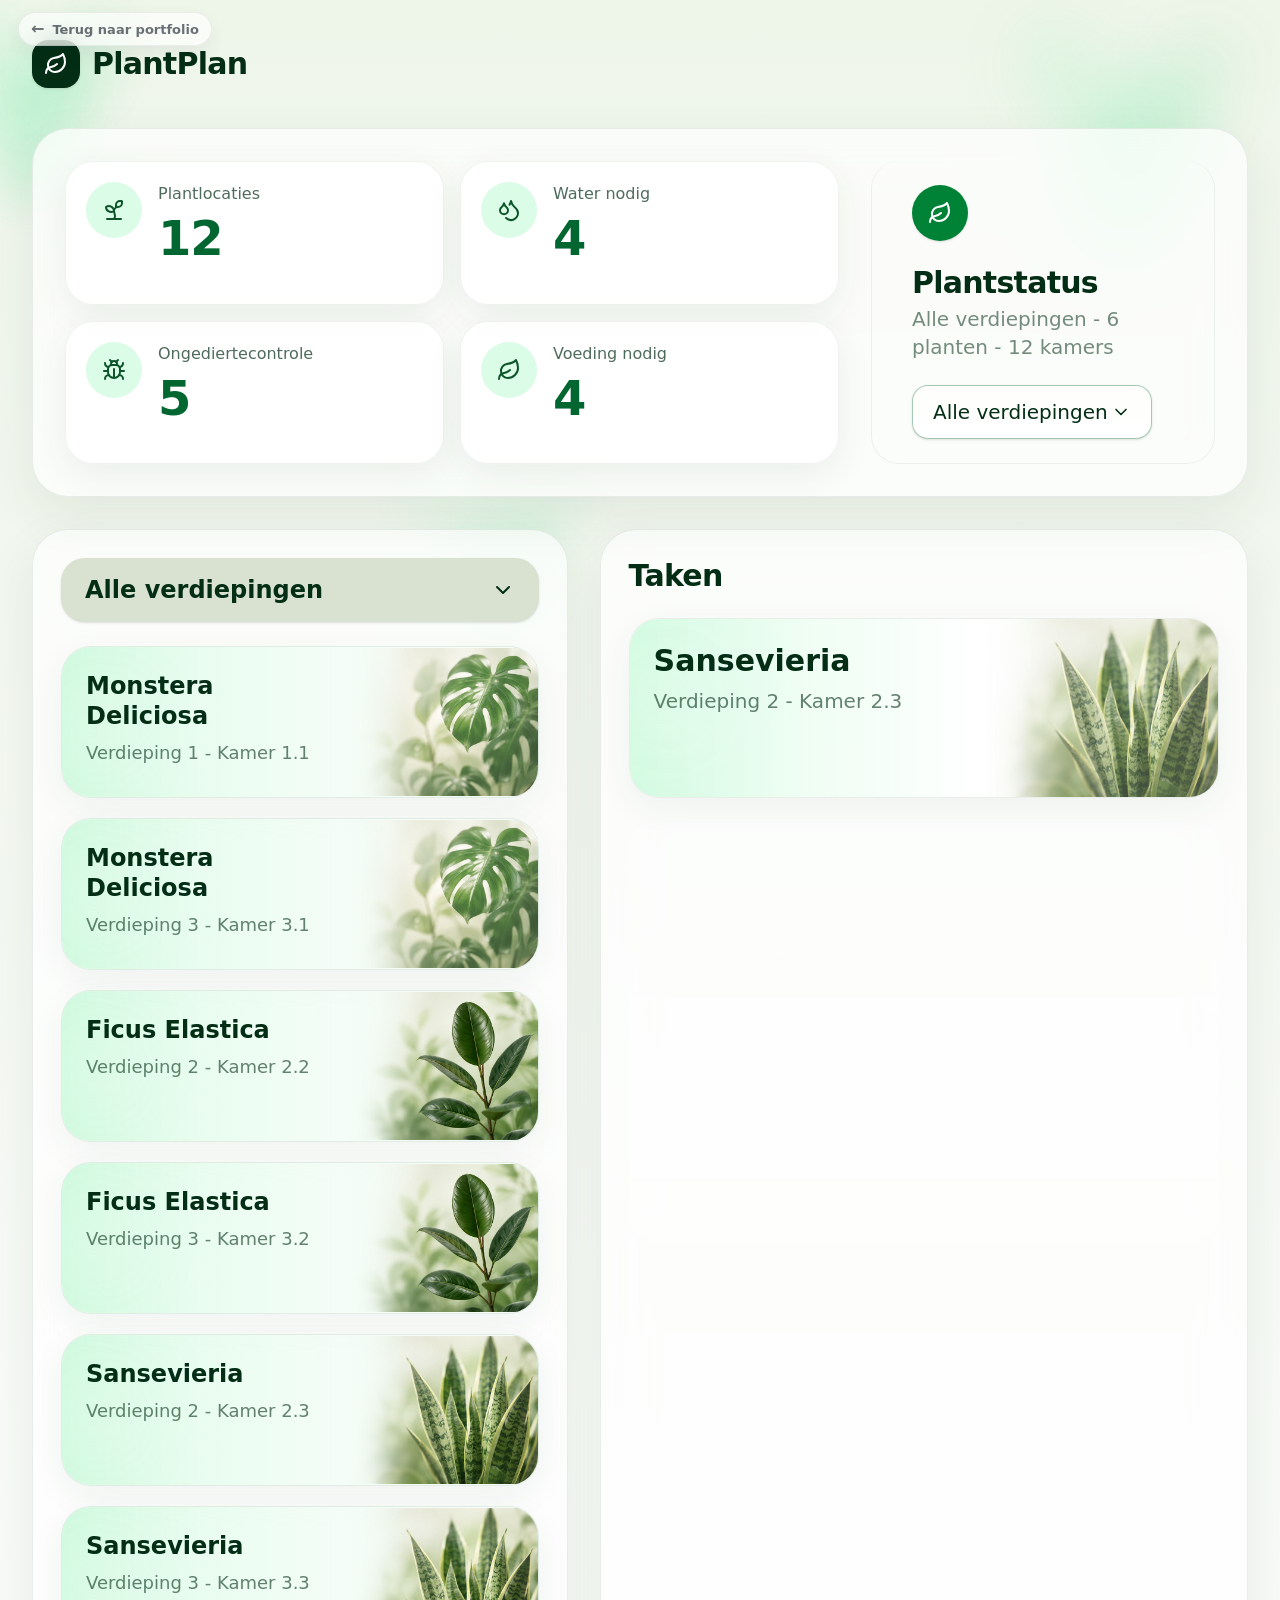
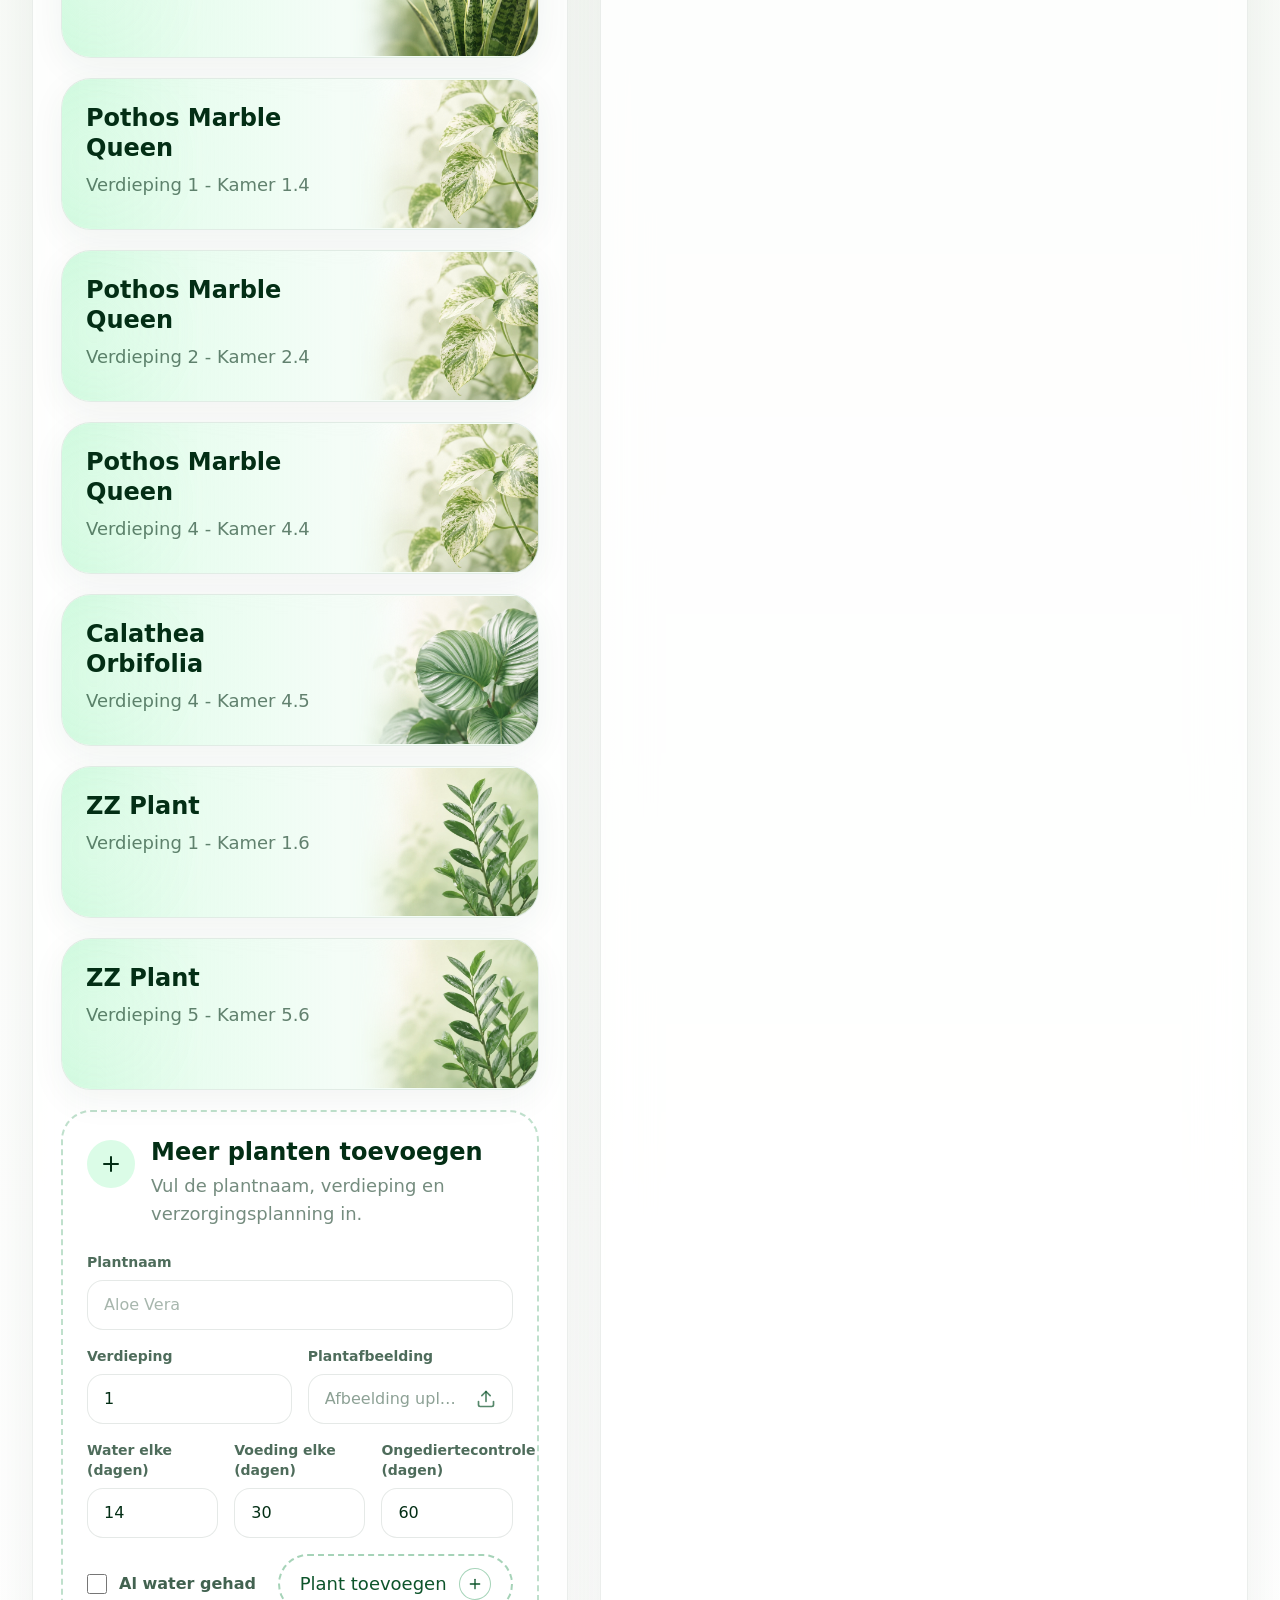
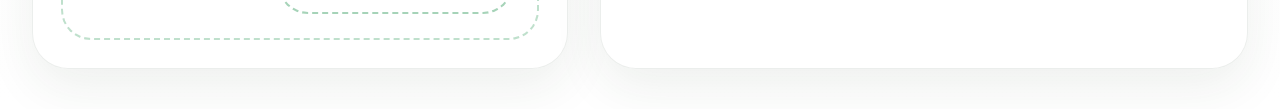
==== cases/plantplan/index.html @ 19a4f9fc "initial commit" ====
<!DOCTYPE html>
<html lang="nl">
<head>
  <meta charset="UTF-8" />
  <meta name="viewport" content="width=device-width, initial-scale=1.0" />
  <link rel="icon" type="image/svg+xml" href="./favicon.svg" />
  <title>Mijn plantenapp</title>
  <script type="module" crossorigin src="./assets/index-C-dauAzv.js?v=2"></script>
  <link rel="stylesheet" crossorigin href="./assets/index-CRa0EfTt.css">
  <link rel="stylesheet" href="../portfolio-return.css?v=3">
</head>
<body>
  <nav class="portfolio-return" aria-label="Portfolio-navigatie">
    <a class="portfolio-return__link" href="../../index.html">
      <span class="portfolio-return__icon" aria-hidden="true">&larr;</span>
      Terug naar portfolio
    </a>
  </nav>
  <div id="root"></div>
</body>
</html>
---- cases/plantplan/assets/index-CRa0EfTt.css ----
/*! tailwindcss v4.3.0 | MIT License | https://tailwindcss.com */
@layer properties{@supports (((-webkit-hyphens:none)) and (not (margin-trim:inline))) or ((-moz-orient:inline) and (not (color:rgb(from red r g b)))){*,:before,:after,::backdrop{--tw-scale-x:1;--tw-scale-y:1;--tw-scale-z:1;--tw-rotate-x:initial;--tw-rotate-y:initial;--tw-rotate-z:initial;--tw-skew-x:initial;--tw-skew-y:initial;--tw-space-y-reverse:0;--tw-border-style:solid;--tw-gradient-position:initial;--tw-gradient-from:#0000;--tw-gradient-via:#0000;--tw-gradient-to:#0000;--tw-gradient-stops:initial;--tw-gradient-via-stops:initial;--tw-gradient-from-position:0%;--tw-gradient-via-position:50%;--tw-gradient-to-position:100%;--tw-leading:initial;--tw-font-weight:initial;--tw-tracking:initial;--tw-shadow:0 0 #0000;--tw-shadow-color:initial;--tw-shadow-alpha:100%;--tw-inset-shadow:0 0 #0000;--tw-inset-shadow-color:initial;--tw-inset-shadow-alpha:100%;--tw-ring-color:initial;--tw-ring-shadow:0 0 #0000;--tw-inset-ring-color:initial;--tw-inset-ring-shadow:0 0 #0000;--tw-ring-inset:initial;--tw-ring-offset-width:0px;--tw-ring-offset-color:#fff;--tw-ring-offset-shadow:0 0 #0000;--tw-blur:initial;--tw-brightness:initial;--tw-contrast:initial;--tw-grayscale:initial;--tw-hue-rotate:initial;--tw-invert:initial;--tw-opacity:initial;--tw-saturate:initial;--tw-sepia:initial;--tw-drop-shadow:initial;--tw-drop-shadow-color:initial;--tw-drop-shadow-alpha:100%;--tw-drop-shadow-size:initial;--tw-backdrop-blur:initial;--tw-backdrop-brightness:initial;--tw-backdrop-contrast:initial;--tw-backdrop-grayscale:initial;--tw-backdrop-hue-rotate:initial;--tw-backdrop-invert:initial;--tw-backdrop-opacity:initial;--tw-backdrop-saturate:initial;--tw-backdrop-sepia:initial}}}@layer theme{:root,:host{--font-sans:ui-sans-serif, system-ui, sans-serif, "Apple Color Emoji", "Segoe UI Emoji", "Segoe UI Symbol", "Noto Color Emoji";--font-mono:ui-monospace, SFMono-Regular, Menlo, Monaco, Consolas, "Liberation Mono", "Courier New", monospace;--color-green-50:oklch(98.2% .018 155.826);--color-green-100:oklch(96.2% .044 156.743);--color-green-200:oklch(92.5% .084 155.995);--color-green-300:oklch(87.1% .15 154.449);--color-green-400:oklch(79.2% .209 151.711);--color-green-500:oklch(72.3% .219 149.579);--color-green-700:oklch(52.7% .154 150.069);--color-green-800:oklch(44.8% .119 151.328);--color-green-900:oklch(39.3% .095 152.535);--color-green-950:oklch(26.6% .065 152.934);--color-white:#fff;--spacing:.25rem;--container-7xl:80rem;--text-sm:.875rem;--text-sm--line-height:calc(1.25 / .875);--text-base:1rem;--text-base--line-height:calc(1.5 / 1);--text-lg:1.125rem;--text-lg--line-height:calc(1.75 / 1.125);--text-xl:1.25rem;--text-xl--line-height:calc(1.75 / 1.25);--text-2xl:1.5rem;--text-2xl--line-height:calc(2 / 1.5);--text-3xl:1.875rem;--text-3xl--line-height:calc(2.25 / 1.875);--text-4xl:2.25rem;--text-4xl--line-height:calc(2.5 / 2.25);--text-5xl:3rem;--text-5xl--line-height:1;--font-weight-medium:500;--font-weight-semibold:600;--tracking-tight:-.025em;--leading-tight:1.25;--radius-2xl:1rem;--blur-sm:8px;--blur-xl:24px;--blur-2xl:40px;--default-transition-duration:.15s;--default-transition-timing-function:cubic-bezier(.4, 0, .2, 1);--default-font-family:var(--font-sans);--default-mono-font-family:var(--font-mono)}}@layer base{*,:after,:before,::backdrop{box-sizing:border-box;border:0 solid;margin:0;padding:0}::file-selector-button{box-sizing:border-box;border:0 solid;margin:0;padding:0}html,:host{-webkit-text-size-adjust:100%;tab-size:4;line-height:1.5;font-family:var(--default-font-family,ui-sans-serif, system-ui, sans-serif, "Apple Color Emoji", "Segoe UI Emoji", "Segoe UI Symbol", "Noto Color Emoji");font-feature-settings:var(--default-font-feature-settings,normal);font-variation-settings:var(--default-font-variation-settings,normal);-webkit-tap-highlight-color:transparent}hr{height:0;color:inherit;border-top-width:1px}abbr:where([title]){-webkit-text-decoration:underline dotted;text-decoration:underline dotted}h1,h2,h3,h4,h5,h6{font-size:inherit;font-weight:inherit}a{color:inherit;-webkit-text-decoration:inherit;-webkit-text-decoration:inherit;-webkit-text-decoration:inherit;-webkit-text-decoration:inherit;text-decoration:inherit}b,strong{font-weight:bolder}code,kbd,samp,pre{font-family:var(--default-mono-font-family,ui-monospace, SFMono-Regular, Menlo, Monaco, Consolas, "Liberation Mono", "Courier New", monospace);font-feature-settings:var(--default-mono-font-feature-settings,normal);font-variation-settings:var(--default-mono-font-variation-settings,normal);font-size:1em}small{font-size:80%}sub,sup{vertical-align:baseline;font-size:75%;line-height:0;position:relative}sub{bottom:-.25em}sup{top:-.5em}table{text-indent:0;border-color:inherit;border-collapse:collapse}:-moz-focusring{outline:auto}progress{vertical-align:baseline}summary{display:list-item}ol,ul,menu{list-style:none}img,svg,video,canvas,audio,iframe,embed,object{vertical-align:middle;display:block}img,video{max-width:100%;height:auto}button,input,select,optgroup,textarea{font:inherit;font-feature-settings:inherit;font-variation-settings:inherit;letter-spacing:inherit;color:inherit;opacity:1;background-color:#0000;border-radius:0}::file-selector-button{font:inherit;font-feature-settings:inherit;font-variation-settings:inherit;letter-spacing:inherit;color:inherit;opacity:1;background-color:#0000;border-radius:0}:where(select:is([multiple],[size])) optgroup{font-weight:bolder}:where(select:is([multiple],[size])) optgroup option{padding-inline-start:20px}::file-selector-button{margin-inline-end:4px}::placeholder{opacity:1}@supports (not ((-webkit-appearance:-apple-pay-button))) or (contain-intrinsic-size:1px){::placeholder{color:currentColor}@supports (color:color-mix(in lab, red, red)){::placeholder{color:color-mix(in oklab, currentcolor 50%, transparent)}}}textarea{resize:vertical}::-webkit-search-decoration{-webkit-appearance:none}::-webkit-date-and-time-value{min-height:1lh;text-align:inherit}::-webkit-datetime-edit{display:inline-flex}::-webkit-datetime-edit-fields-wrapper{padding:0}::-webkit-datetime-edit{padding-block:0}::-webkit-datetime-edit-year-field{padding-block:0}::-webkit-datetime-edit-month-field{padding-block:0}::-webkit-datetime-edit-day-field{padding-block:0}::-webkit-datetime-edit-hour-field{padding-block:0}::-webkit-datetime-edit-minute-field{padding-block:0}::-webkit-datetime-edit-second-field{padding-block:0}::-webkit-datetime-edit-millisecond-field{padding-block:0}::-webkit-datetime-edit-meridiem-field{padding-block:0}::-webkit-calendar-picker-indicator{line-height:1}:-moz-ui-invalid{box-shadow:none}button,input:where([type=button],[type=reset],[type=submit]){appearance:button}::file-selector-button{appearance:button}::-webkit-inner-spin-button{height:auto}::-webkit-outer-spin-button{height:auto}[hidden]:where(:not([hidden=until-found])){display:none!important}}@layer components;@layer utilities{.pointer-events-none{pointer-events:none}.sr-only{clip-path:inset(50%);white-space:nowrap;border-width:0;width:1px;height:1px;margin:-1px;padding:0;position:absolute;overflow:hidden}.absolute{position:absolute}.relative{position:relative}.inset-0{inset:calc(var(--spacing) * 0)}.inset-y-0{inset-block:calc(var(--spacing) * 0)}.top-0{top:calc(var(--spacing) * 0)}.top-2{top:calc(var(--spacing) * 2)}.top-8{top:calc(var(--spacing) * 8)}.top-10{top:calc(var(--spacing) * 10)}.top-\[28rem\]{top:28rem}.top-\[calc\(100\%\+0\.5rem\)\]{top:calc(100% + .5rem)}.-right-2{right:calc(var(--spacing) * -2)}.right-0{right:calc(var(--spacing) * 0)}.bottom-0{bottom:calc(var(--spacing) * 0)}.-left-4{left:calc(var(--spacing) * -4)}.-left-10{left:calc(var(--spacing) * -10)}.left-0{left:calc(var(--spacing) * 0)}.left-1\/3{left:33.3333%}.left-10{left:calc(var(--spacing) * 10)}.left-24{left:calc(var(--spacing) * 24)}.z-10{z-index:10}.z-\[1\]{z-index:1}.z-\[2\]{z-index:2}.z-\[3\]{z-index:3}.z-\[4\]{z-index:4}.mx-auto{margin-inline:auto}.mt-1{margin-top:calc(var(--spacing) * 1)}.mt-2{margin-top:calc(var(--spacing) * 2)}.mt-3{margin-top:calc(var(--spacing) * 3)}.mt-6{margin-top:calc(var(--spacing) * 6)}.mb-2{margin-bottom:calc(var(--spacing) * 2)}.mb-6{margin-bottom:calc(var(--spacing) * 6)}.mb-8{margin-bottom:calc(var(--spacing) * 8)}.block{display:block}.flex{display:flex}.grid{display:grid}.inline{display:inline}.inline-flex{display:inline-flex}.h-4{height:calc(var(--spacing) * 4)}.h-5{height:calc(var(--spacing) * 5)}.h-6{height:calc(var(--spacing) * 6)}.h-8{height:calc(var(--spacing) * 8)}.h-12{height:calc(var(--spacing) * 12)}.h-14{height:calc(var(--spacing) * 14)}.h-24{height:calc(var(--spacing) * 24)}.h-28{height:calc(var(--spacing) * 28)}.h-36{height:calc(var(--spacing) * 36)}.h-40{height:calc(var(--spacing) * 40)}.h-44{height:calc(var(--spacing) * 44)}.h-56{height:calc(var(--spacing) * 56)}.h-full{height:100%}.min-h-\[50px\]{min-height:50px}.min-h-\[152px\]{min-height:152px}.min-h-\[180px\]{min-height:180px}.min-h-\[420px\]{min-height:420px}.min-h-screen{min-height:100vh}.w-1\/2{width:50%}.w-4{width:calc(var(--spacing) * 4)}.w-5{width:calc(var(--spacing) * 5)}.w-6{width:calc(var(--spacing) * 6)}.w-8{width:calc(var(--spacing) * 8)}.w-12{width:calc(var(--spacing) * 12)}.w-14{width:calc(var(--spacing) * 14)}.w-16{width:calc(var(--spacing) * 16)}.w-20{width:calc(var(--spacing) * 20)}.w-24{width:calc(var(--spacing) * 24)}.w-44{width:calc(var(--spacing) * 44)}.w-48{width:calc(var(--spacing) * 48)}.w-56{width:calc(var(--spacing) * 56)}.w-\[58\%\]{width:58%}.w-full{width:100%}.max-w-7xl{max-width:var(--container-7xl)}.max-w-\[55\%\]{max-width:55%}.max-w-\[240px\]{max-width:240px}.shrink-0{flex-shrink:0}.scale-125{--tw-scale-x:125%;--tw-scale-y:125%;--tw-scale-z:125%;scale:var(--tw-scale-x) var(--tw-scale-y)}.rotate-180{rotate:180deg}.rotate-\[-28deg\]{rotate:-28deg}.rotate-\[12deg\]{rotate:12deg}.rotate-\[28deg\]{rotate:28deg}.transform{transform:var(--tw-rotate-x,) var(--tw-rotate-y,) var(--tw-rotate-z,) var(--tw-skew-x,) var(--tw-skew-y,)}.cursor-pointer{cursor:pointer}.flex-col{flex-direction:column}.flex-wrap{flex-wrap:wrap}.items-center{align-items:center}.items-start{align-items:flex-start}.justify-between{justify-content:space-between}.justify-center{justify-content:center}.gap-3{gap:calc(var(--spacing) * 3)}.gap-4{gap:calc(var(--spacing) * 4)}.gap-6{gap:calc(var(--spacing) * 6)}.gap-8{gap:calc(var(--spacing) * 8)}:where(.space-y-4>:not(:last-child)){--tw-space-y-reverse:0;margin-block-start:calc(calc(var(--spacing) * 4) * var(--tw-space-y-reverse));margin-block-end:calc(calc(var(--spacing) * 4) * calc(1 - var(--tw-space-y-reverse)))}:where(.space-y-5>:not(:last-child)){--tw-space-y-reverse:0;margin-block-start:calc(calc(var(--spacing) * 5) * var(--tw-space-y-reverse));margin-block-end:calc(calc(var(--spacing) * 5) * calc(1 - var(--tw-space-y-reverse)))}:where(.space-y-6>:not(:last-child)){--tw-space-y-reverse:0;margin-block-start:calc(calc(var(--spacing) * 6) * var(--tw-space-y-reverse));margin-block-end:calc(calc(var(--spacing) * 6) * calc(1 - var(--tw-space-y-reverse)))}.truncate{text-overflow:ellipsis;white-space:nowrap;overflow:hidden}.overflow-hidden{overflow:hidden}.rounded{border-radius:.25rem}.rounded-2xl{border-radius:var(--radius-2xl)}.rounded-\[24px\]{border-radius:24px}.rounded-\[28px\]{border-radius:28px}.rounded-\[30px\]{border-radius:30px}.rounded-\[36px\]{border-radius:36px}.rounded-full{border-radius:3.40282e38px}.border{border-style:var(--tw-border-style);border-width:1px}.border-2{border-style:var(--tw-border-style);border-width:2px}.border-dashed{--tw-border-style:dashed;border-style:dashed}.border-green-700\/25{border-color:#00813840}@supports (color:color-mix(in lab, red, red)){.border-green-700\/25{border-color:color-mix(in oklab, var(--color-green-700) 25%, transparent)}}.border-green-700\/35{border-color:#00813859}@supports (color:color-mix(in lab, red, red)){.border-green-700\/35{border-color:color-mix(in oklab, var(--color-green-700) 35%, transparent)}}.border-green-800\/35{border-color:#01663059}@supports (color:color-mix(in lab, red, red)){.border-green-800\/35{border-color:color-mix(in oklab, var(--color-green-800) 35%, transparent)}}.border-green-950\/6{border-color:#032e150f}@supports (color:color-mix(in lab, red, red)){.border-green-950\/6{border-color:color-mix(in oklab, var(--color-green-950) 6%, transparent)}}.border-green-950\/8{border-color:#032e1514}@supports (color:color-mix(in lab, red, red)){.border-green-950\/8{border-color:color-mix(in oklab, var(--color-green-950) 8%, transparent)}}.border-green-950\/10{border-color:#032e151a}@supports (color:color-mix(in lab, red, red)){.border-green-950\/10{border-color:color-mix(in oklab, var(--color-green-950) 10%, transparent)}}.bg-\[\#d9e2d0\]{background-color:#d9e2d0}.bg-green-50\/50{background-color:#f0fdf480}@supports (color:color-mix(in lab, red, red)){.bg-green-50\/50{background-color:color-mix(in oklab, var(--color-green-50) 50%, transparent)}}.bg-green-50\/70{background-color:#f0fdf4b3}@supports (color:color-mix(in lab, red, red)){.bg-green-50\/70{background-color:color-mix(in oklab, var(--color-green-50) 70%, transparent)}}.bg-green-100{background-color:var(--color-green-100)}.bg-green-300\/20{background-color:#7bf1a833}@supports (color:color-mix(in lab, red, red)){.bg-green-300\/20{background-color:color-mix(in oklab, var(--color-green-300) 20%, transparent)}}.bg-green-400\/16{background-color:#05df7229}@supports (color:color-mix(in lab, red, red)){.bg-green-400\/16{background-color:color-mix(in oklab, var(--color-green-400) 16%, transparent)}}.bg-green-500\/10{background-color:#00c7581a}@supports (color:color-mix(in lab, red, red)){.bg-green-500\/10{background-color:color-mix(in oklab, var(--color-green-500) 10%, transparent)}}.bg-green-700{background-color:var(--color-green-700)}.bg-green-950{background-color:var(--color-green-950)}.bg-transparent{background-color:#0000}.bg-white{background-color:var(--color-white)}.bg-white\/35{background-color:#ffffff59}@supports (color:color-mix(in lab, red, red)){.bg-white\/35{background-color:color-mix(in oklab, var(--color-white) 35%, transparent)}}.bg-white\/40{background-color:#fff6}@supports (color:color-mix(in lab, red, red)){.bg-white\/40{background-color:color-mix(in oklab, var(--color-white) 40%, transparent)}}.bg-white\/60{background-color:#fff9}@supports (color:color-mix(in lab, red, red)){.bg-white\/60{background-color:color-mix(in oklab, var(--color-white) 60%, transparent)}}.bg-white\/65{background-color:#ffffffa6}@supports (color:color-mix(in lab, red, red)){.bg-white\/65{background-color:color-mix(in oklab, var(--color-white) 65%, transparent)}}.bg-white\/70{background-color:#ffffffb3}@supports (color:color-mix(in lab, red, red)){.bg-white\/70{background-color:color-mix(in oklab, var(--color-white) 70%, transparent)}}.bg-white\/80{background-color:#fffc}@supports (color:color-mix(in lab, red, red)){.bg-white\/80{background-color:color-mix(in oklab, var(--color-white) 80%, transparent)}}.bg-gradient-to-b{--tw-gradient-position:to bottom in oklab;background-image:linear-gradient(var(--tw-gradient-stops))}.bg-gradient-to-r{--tw-gradient-position:to right in oklab;background-image:linear-gradient(var(--tw-gradient-stops))}.bg-\[linear-gradient\(180deg\,\#eef5e9_0\%\,\#f7faf6_38\%\,\#ffffff_100\%\)\]{background-image:linear-gradient(#eef5e9 0%,#f7faf6 38%,#fff 100%)}.from-green-200\/65{--tw-gradient-from:#b9f8cfa6}@supports (color:color-mix(in lab, red, red)){.from-green-200\/65{--tw-gradient-from:color-mix(in oklab, var(--color-green-200) 65%, transparent)}}.from-green-200\/65{--tw-gradient-stops:var(--tw-gradient-via-stops,var(--tw-gradient-position), var(--tw-gradient-from) var(--tw-gradient-from-position), var(--tw-gradient-to) var(--tw-gradient-to-position))}.from-white\/10{--tw-gradient-from:#ffffff1a}@supports (color:color-mix(in lab, red, red)){.from-white\/10{--tw-gradient-from:color-mix(in oklab, var(--color-white) 10%, transparent)}}.from-white\/10{--tw-gradient-stops:var(--tw-gradient-via-stops,var(--tw-gradient-position), var(--tw-gradient-from) var(--tw-gradient-from-position), var(--tw-gradient-to) var(--tw-gradient-to-position))}.via-green-100\/45{--tw-gradient-via:#dcfce773}@supports (color:color-mix(in lab, red, red)){.via-green-100\/45{--tw-gradient-via:color-mix(in oklab, var(--color-green-100) 45%, transparent)}}.via-green-100\/45{--tw-gradient-via-stops:var(--tw-gradient-position), var(--tw-gradient-from) var(--tw-gradient-from-position), var(--tw-gradient-via) var(--tw-gradient-via-position), var(--tw-gradient-to) var(--tw-gradient-to-position);--tw-gradient-stops:var(--tw-gradient-via-stops)}.to-transparent{--tw-gradient-to:transparent;--tw-gradient-stops:var(--tw-gradient-via-stops,var(--tw-gradient-position), var(--tw-gradient-from) var(--tw-gradient-from-position), var(--tw-gradient-to) var(--tw-gradient-to-position))}.to-white\/30{--tw-gradient-to:#ffffff4d}@supports (color:color-mix(in lab, red, red)){.to-white\/30{--tw-gradient-to:color-mix(in oklab, var(--color-white) 30%, transparent)}}.to-white\/30{--tw-gradient-stops:var(--tw-gradient-via-stops,var(--tw-gradient-position), var(--tw-gradient-from) var(--tw-gradient-from-position), var(--tw-gradient-to) var(--tw-gradient-to-position))}.object-contain{object-fit:contain}.object-cover{object-fit:cover}.object-right{object-position:right}.p-5{padding:calc(var(--spacing) * 5)}.p-6{padding:calc(var(--spacing) * 6)}.px-4{padding-inline:calc(var(--spacing) * 4)}.px-5{padding-inline:calc(var(--spacing) * 5)}.px-6{padding-inline:calc(var(--spacing) * 6)}.py-3{padding-block:calc(var(--spacing) * 3)}.py-4{padding-block:calc(var(--spacing) * 4)}.py-8{padding-block:calc(var(--spacing) * 8)}.text-left{text-align:left}.text-2xl{font-size:var(--text-2xl);line-height:var(--tw-leading,var(--text-2xl--line-height))}.text-3xl{font-size:var(--text-3xl);line-height:var(--tw-leading,var(--text-3xl--line-height))}.text-4xl{font-size:var(--text-4xl);line-height:var(--tw-leading,var(--text-4xl--line-height))}.text-base{font-size:var(--text-base);line-height:var(--tw-leading,var(--text-base--line-height))}.text-lg{font-size:var(--text-lg);line-height:var(--tw-leading,var(--text-lg--line-height))}.text-sm{font-size:var(--text-sm);line-height:var(--tw-leading,var(--text-sm--line-height))}.text-xl{font-size:var(--text-xl);line-height:var(--tw-leading,var(--text-xl--line-height))}.leading-tight{--tw-leading:var(--leading-tight);line-height:var(--leading-tight)}.font-medium{--tw-font-weight:var(--font-weight-medium);font-weight:var(--font-weight-medium)}.font-semibold{--tw-font-weight:var(--font-weight-semibold);font-weight:var(--font-weight-semibold)}.tracking-tight{--tw-tracking:var(--tracking-tight);letter-spacing:var(--tracking-tight)}.text-green-800{color:var(--color-green-800)}.text-green-900{color:var(--color-green-900)}.text-green-900\/70{color:#0d542bb3}@supports (color:color-mix(in lab, red, red)){.text-green-900\/70{color:color-mix(in oklab, var(--color-green-900) 70%, transparent)}}.text-green-950{color:var(--color-green-950)}.text-green-950\/45{color:#032e1573}@supports (color:color-mix(in lab, red, red)){.text-green-950\/45{color:color-mix(in oklab, var(--color-green-950) 45%, transparent)}}.text-green-950\/50{color:#032e1580}@supports (color:color-mix(in lab, red, red)){.text-green-950\/50{color:color-mix(in oklab, var(--color-green-950) 50%, transparent)}}.text-green-950\/55{color:#032e158c}@supports (color:color-mix(in lab, red, red)){.text-green-950\/55{color:color-mix(in oklab, var(--color-green-950) 55%, transparent)}}.text-green-950\/60{color:#032e1599}@supports (color:color-mix(in lab, red, red)){.text-green-950\/60{color:color-mix(in oklab, var(--color-green-950) 60%, transparent)}}.text-green-950\/70{color:#032e15b3}@supports (color:color-mix(in lab, red, red)){.text-green-950\/70{color:color-mix(in oklab, var(--color-green-950) 70%, transparent)}}.text-green-950\/75{color:#032e15bf}@supports (color:color-mix(in lab, red, red)){.text-green-950\/75{color:color-mix(in oklab, var(--color-green-950) 75%, transparent)}}.text-white{color:var(--color-white)}.accent-green-800{accent-color:var(--color-green-800)}.opacity-40{opacity:.4}.opacity-70{opacity:.7}.opacity-80{opacity:.8}.opacity-90{opacity:.9}.shadow-\[0_10px_35px_rgba\(34\,61\,44\,0\.06\)\]{--tw-shadow:0 10px 35px var(--tw-shadow-color,#223d2c0f);box-shadow:var(--tw-inset-shadow), var(--tw-inset-ring-shadow), var(--tw-ring-offset-shadow), var(--tw-ring-shadow), var(--tw-shadow)}.shadow-\[0_10px_35px_rgba\(34\,61\,44\,0\.08\)\]{--tw-shadow:0 10px 35px var(--tw-shadow-color,#223d2c14);box-shadow:var(--tw-inset-shadow), var(--tw-inset-ring-shadow), var(--tw-ring-offset-shadow), var(--tw-ring-shadow), var(--tw-shadow)}.shadow-\[0_18px_50px_rgba\(34\,61\,44\,0\.08\)\]{--tw-shadow:0 18px 50px var(--tw-shadow-color,#223d2c14);box-shadow:var(--tw-inset-shadow), var(--tw-inset-ring-shadow), var(--tw-ring-offset-shadow), var(--tw-ring-shadow), var(--tw-shadow)}.shadow-\[0_18px_50px_rgba\(34\,61\,44\,0\.14\)\]{--tw-shadow:0 18px 50px var(--tw-shadow-color,#223d2c24);box-shadow:var(--tw-inset-shadow), var(--tw-inset-ring-shadow), var(--tw-ring-offset-shadow), var(--tw-ring-shadow), var(--tw-shadow)}.shadow-sm{--tw-shadow:0 1px 3px 0 var(--tw-shadow-color,#0000001a), 0 1px 2px -1px var(--tw-shadow-color,#0000001a);box-shadow:var(--tw-inset-shadow), var(--tw-inset-ring-shadow), var(--tw-ring-offset-shadow), var(--tw-ring-shadow), var(--tw-shadow)}.blur-2xl{--tw-blur:blur(var(--blur-2xl));filter:var(--tw-blur,) var(--tw-brightness,) var(--tw-contrast,) var(--tw-grayscale,) var(--tw-hue-rotate,) var(--tw-invert,) var(--tw-saturate,) var(--tw-sepia,) var(--tw-drop-shadow,)}.blur-xl{--tw-blur:blur(var(--blur-xl));filter:var(--tw-blur,) var(--tw-brightness,) var(--tw-contrast,) var(--tw-grayscale,) var(--tw-hue-rotate,) var(--tw-invert,) var(--tw-saturate,) var(--tw-sepia,) var(--tw-drop-shadow,)}.filter{filter:var(--tw-blur,) var(--tw-brightness,) var(--tw-contrast,) var(--tw-grayscale,) var(--tw-hue-rotate,) var(--tw-invert,) var(--tw-saturate,) var(--tw-sepia,) var(--tw-drop-shadow,)}.backdrop-blur-sm{--tw-backdrop-blur:blur(var(--blur-sm));-webkit-backdrop-filter:var(--tw-backdrop-blur,) var(--tw-backdrop-brightness,) var(--tw-backdrop-contrast,) var(--tw-backdrop-grayscale,) var(--tw-backdrop-hue-rotate,) var(--tw-backdrop-invert,) var(--tw-backdrop-opacity,) var(--tw-backdrop-saturate,) var(--tw-backdrop-sepia,);backdrop-filter:var(--tw-backdrop-blur,) var(--tw-backdrop-brightness,) var(--tw-backdrop-contrast,) var(--tw-backdrop-grayscale,) var(--tw-backdrop-hue-rotate,) var(--tw-backdrop-invert,) var(--tw-backdrop-opacity,) var(--tw-backdrop-saturate,) var(--tw-backdrop-sepia,)}.backdrop-blur-xl{--tw-backdrop-blur:blur(var(--blur-xl));-webkit-backdrop-filter:var(--tw-backdrop-blur,) var(--tw-backdrop-brightness,) var(--tw-backdrop-contrast,) var(--tw-backdrop-grayscale,) var(--tw-backdrop-hue-rotate,) var(--tw-backdrop-invert,) var(--tw-backdrop-opacity,) var(--tw-backdrop-saturate,) var(--tw-backdrop-sepia,);backdrop-filter:var(--tw-backdrop-blur,) var(--tw-backdrop-brightness,) var(--tw-backdrop-contrast,) var(--tw-backdrop-grayscale,) var(--tw-backdrop-hue-rotate,) var(--tw-backdrop-invert,) var(--tw-backdrop-opacity,) var(--tw-backdrop-saturate,) var(--tw-backdrop-sepia,)}.transition{transition-property:color,background-color,border-color,outline-color,text-decoration-color,fill,stroke,--tw-gradient-from,--tw-gradient-via,--tw-gradient-to,opacity,box-shadow,transform,translate,scale,rotate,filter,-webkit-backdrop-filter,backdrop-filter,display,content-visibility,overlay,pointer-events;transition-timing-function:var(--tw-ease,var(--default-transition-timing-function));transition-duration:var(--tw-duration,var(--default-transition-duration))}.outline-none{--tw-outline-style:none;outline-style:none}.placeholder\:text-green-950\/35::placeholder{color:#032e1559}@supports (color:color-mix(in lab, red, red)){.placeholder\:text-green-950\/35::placeholder{color:color-mix(in oklab, var(--color-green-950) 35%, transparent)}}@media (hover:hover){.hover\:bg-green-50:hover{background-color:var(--color-green-50)}.hover\:bg-green-50\/60:hover{background-color:#f0fdf499}@supports (color:color-mix(in lab, red, red)){.hover\:bg-green-50\/60:hover{background-color:color-mix(in oklab, var(--color-green-50) 60%, transparent)}}.hover\:bg-white:hover{background-color:var(--color-white)}.hover\:brightness-\[0\.98\]:hover{--tw-brightness:brightness(.98);filter:var(--tw-blur,) var(--tw-brightness,) var(--tw-contrast,) var(--tw-grayscale,) var(--tw-hue-rotate,) var(--tw-invert,) var(--tw-saturate,) var(--tw-sepia,) var(--tw-drop-shadow,)}}.focus\:border-green-700\/50:focus{border-color:#00813880}@supports (color:color-mix(in lab, red, red)){.focus\:border-green-700\/50:focus{border-color:color-mix(in oklab, var(--color-green-700) 50%, transparent)}}.focus\:bg-white:focus{background-color:var(--color-white)}@media (width>=40rem){.sm\:mb-10{margin-bottom:calc(var(--spacing) * 10)}.sm\:grid-cols-2{grid-template-columns:repeat(2,minmax(0,1fr))}.sm\:grid-cols-3{grid-template-columns:repeat(3,minmax(0,1fr))}.sm\:p-7{padding:calc(var(--spacing) * 7)}.sm\:p-8{padding:calc(var(--spacing) * 8)}.sm\:px-6{padding-inline:calc(var(--spacing) * 6)}.sm\:text-3xl{font-size:var(--text-3xl);line-height:var(--tw-leading,var(--text-3xl--line-height))}.sm\:text-5xl{font-size:var(--text-5xl);line-height:var(--tw-leading,var(--text-5xl--line-height))}.sm\:text-base{font-size:var(--text-base);line-height:var(--tw-leading,var(--text-base--line-height))}.sm\:text-xl{font-size:var(--text-xl);line-height:var(--tw-leading,var(--text-xl--line-height))}}@media (width>=64rem){.lg\:grid-cols-\[0\.95fr_1\.15fr\]{grid-template-columns:.95fr 1.15fr}.lg\:gap-8{gap:calc(var(--spacing) * 8)}:where(.lg\:space-y-8>:not(:last-child)){--tw-space-y-reverse:0;margin-block-start:calc(calc(var(--spacing) * 8) * var(--tw-space-y-reverse));margin-block-end:calc(calc(var(--spacing) * 8) * calc(1 - var(--tw-space-y-reverse)))}.lg\:px-8{padding-inline:calc(var(--spacing) * 8)}.lg\:py-10{padding-block:calc(var(--spacing) * 10)}}@media (width>=80rem){.xl\:grid-cols-\[1\.8fr_0\.8fr\]{grid-template-columns:1.8fr .8fr}.xl\:items-stretch{align-items:stretch}.xl\:border-t-0{border-top-style:var(--tw-border-style);border-top-width:0}.xl\:border-l{border-left-style:var(--tw-border-style);border-left-width:1px}.xl\:bg-transparent{background-color:#0000}.xl\:pl-10{padding-left:calc(var(--spacing) * 10)}}}body{margin:0;font-family:system-ui,sans-serif}@property --tw-scale-x{syntax:"*";inherits:false;initial-value:1}@property --tw-scale-y{syntax:"*";inherits:false;initial-value:1}@property --tw-scale-z{syntax:"*";inherits:false;initial-value:1}@property --tw-rotate-x{syntax:"*";inherits:false}@property --tw-rotate-y{syntax:"*";inherits:false}@property --tw-rotate-z{syntax:"*";inherits:false}@property --tw-skew-x{syntax:"*";inherits:false}@property --tw-skew-y{syntax:"*";inherits:false}@property --tw-space-y-reverse{syntax:"*";inherits:false;initial-value:0}@property --tw-border-style{syntax:"*";inherits:false;initial-value:solid}@property --tw-gradient-position{syntax:"*";inherits:false}@property --tw-gradient-from{syntax:"<color>";inherits:false;initial-value:#0000}@property --tw-gradient-via{syntax:"<color>";inherits:false;initial-value:#0000}@property --tw-gradient-to{syntax:"<color>";inherits:false;initial-value:#0000}@property --tw-gradient-stops{syntax:"*";inherits:false}@property --tw-gradient-via-stops{syntax:"*";inherits:false}@property --tw-gradient-from-position{syntax:"<length-percentage>";inherits:false;initial-value:0%}@property --tw-gradient-via-position{syntax:"<length-percentage>";inherits:false;initial-value:50%}@property --tw-gradient-to-position{syntax:"<length-percentage>";inherits:false;initial-value:100%}@property --tw-leading{syntax:"*";inherits:false}@property --tw-font-weight{syntax:"*";inherits:false}@property --tw-tracking{syntax:"*";inherits:false}@property --tw-shadow{syntax:"*";inherits:false;initial-value:0 0 #0000}@property --tw-shadow-color{syntax:"*";inherits:false}@property --tw-shadow-alpha{syntax:"<percentage>";inherits:false;initial-value:100%}@property --tw-inset-shadow{syntax:"*";inherits:false;initial-value:0 0 #0000}@property --tw-inset-shadow-color{syntax:"*";inherits:false}@property --tw-inset-shadow-alpha{syntax:"<percentage>";inherits:false;initial-value:100%}@property --tw-ring-color{syntax:"*";inherits:false}@property --tw-ring-shadow{syntax:"*";inherits:false;initial-value:0 0 #0000}@property --tw-inset-ring-color{syntax:"*";inherits:false}@property --tw-inset-ring-shadow{syntax:"*";inherits:false;initial-value:0 0 #0000}@property --tw-ring-inset{syntax:"*";inherits:false}@property --tw-ring-offset-width{syntax:"<length>";inherits:false;initial-value:0}@property --tw-ring-offset-color{syntax:"*";inherits:false;initial-value:#fff}@property --tw-ring-offset-shadow{syntax:"*";inherits:false;initial-value:0 0 #0000}@property --tw-blur{syntax:"*";inherits:false}@property --tw-brightness{syntax:"*";inherits:false}@property --tw-contrast{syntax:"*";inherits:false}@property --tw-grayscale{syntax:"*";inherits:false}@property --tw-hue-rotate{syntax:"*";inherits:false}@property --tw-invert{syntax:"*";inherits:false}@property --tw-opacity{syntax:"*";inherits:false}@property --tw-saturate{syntax:"*";inherits:false}@property --tw-sepia{syntax:"*";inherits:false}@property --tw-drop-shadow{syntax:"*";inherits:false}@property --tw-drop-shadow-color{syntax:"*";inherits:false}@property --tw-drop-shadow-alpha{syntax:"<percentage>";inherits:false;initial-value:100%}@property --tw-drop-shadow-size{syntax:"*";inherits:false}@property --tw-backdrop-blur{syntax:"*";inherits:false}@property --tw-backdrop-brightness{syntax:"*";inherits:false}@property --tw-backdrop-contrast{syntax:"*";inherits:false}@property --tw-backdrop-grayscale{syntax:"*";inherits:false}@property --tw-backdrop-hue-rotate{syntax:"*";inherits:false}@property --tw-backdrop-invert{syntax:"*";inherits:false}@property --tw-backdrop-opacity{syntax:"*";inherits:false}@property --tw-backdrop-saturate{syntax:"*";inherits:false}@property --tw-backdrop-sepia{syntax:"*";inherits:false}
---- cases/portfolio-return.css ----
.portfolio-return {
  position: fixed;
  top: 0;
  right: 0;
  left: 0;
  z-index: 9999;
  display: flex;
  justify-content: flex-start;
  align-items: flex-start;
  width: auto;
  padding: 12px 18px;
  pointer-events: none;
  font-family: system-ui, -apple-system, BlinkMacSystemFont, "Segoe UI", sans-serif;
}

.portfolio-return--fixed {
  position: fixed;
}

.portfolio-return__link {
  display: inline-flex;
  align-items: center;
  gap: 8px;
  max-width: 100%;
  min-height: 34px;
  padding: 7px 12px;
  border: 1px solid rgba(18, 24, 38, 0.08);
  border-radius: 999px;
  background: rgba(255, 255, 255, 0.8);
  box-shadow: 0 8px 22px rgba(18, 24, 38, 0.08);
  color: rgba(18, 24, 38, 0.76);
  font-size: 13px;
  font-weight: 650;
  line-height: 1;
  text-decoration: none;
  opacity: 0.8;
  pointer-events: auto;
  backdrop-filter: blur(10px);
  -webkit-backdrop-filter: blur(10px);
}

.portfolio-return__link:hover,
.portfolio-return__link:focus-visible {
  background: rgba(255, 255, 255, 0.92);
  color: #121826;
  opacity: 1;
  transform: translateY(-1px);
}

.portfolio-return__link:focus-visible {
  outline: 3px solid rgba(18, 24, 38, 0.22);
  outline-offset: 3px;
}

.portfolio-return__icon {
  font-size: 16px;
  line-height: 1;
}

@media (max-width: 520px) {
  .portfolio-return {
    padding: 8px 10px;
  }

  .portfolio-return__link {
    min-height: 32px;
    padding: 7px 10px;
    font-size: 12px;
  }
}
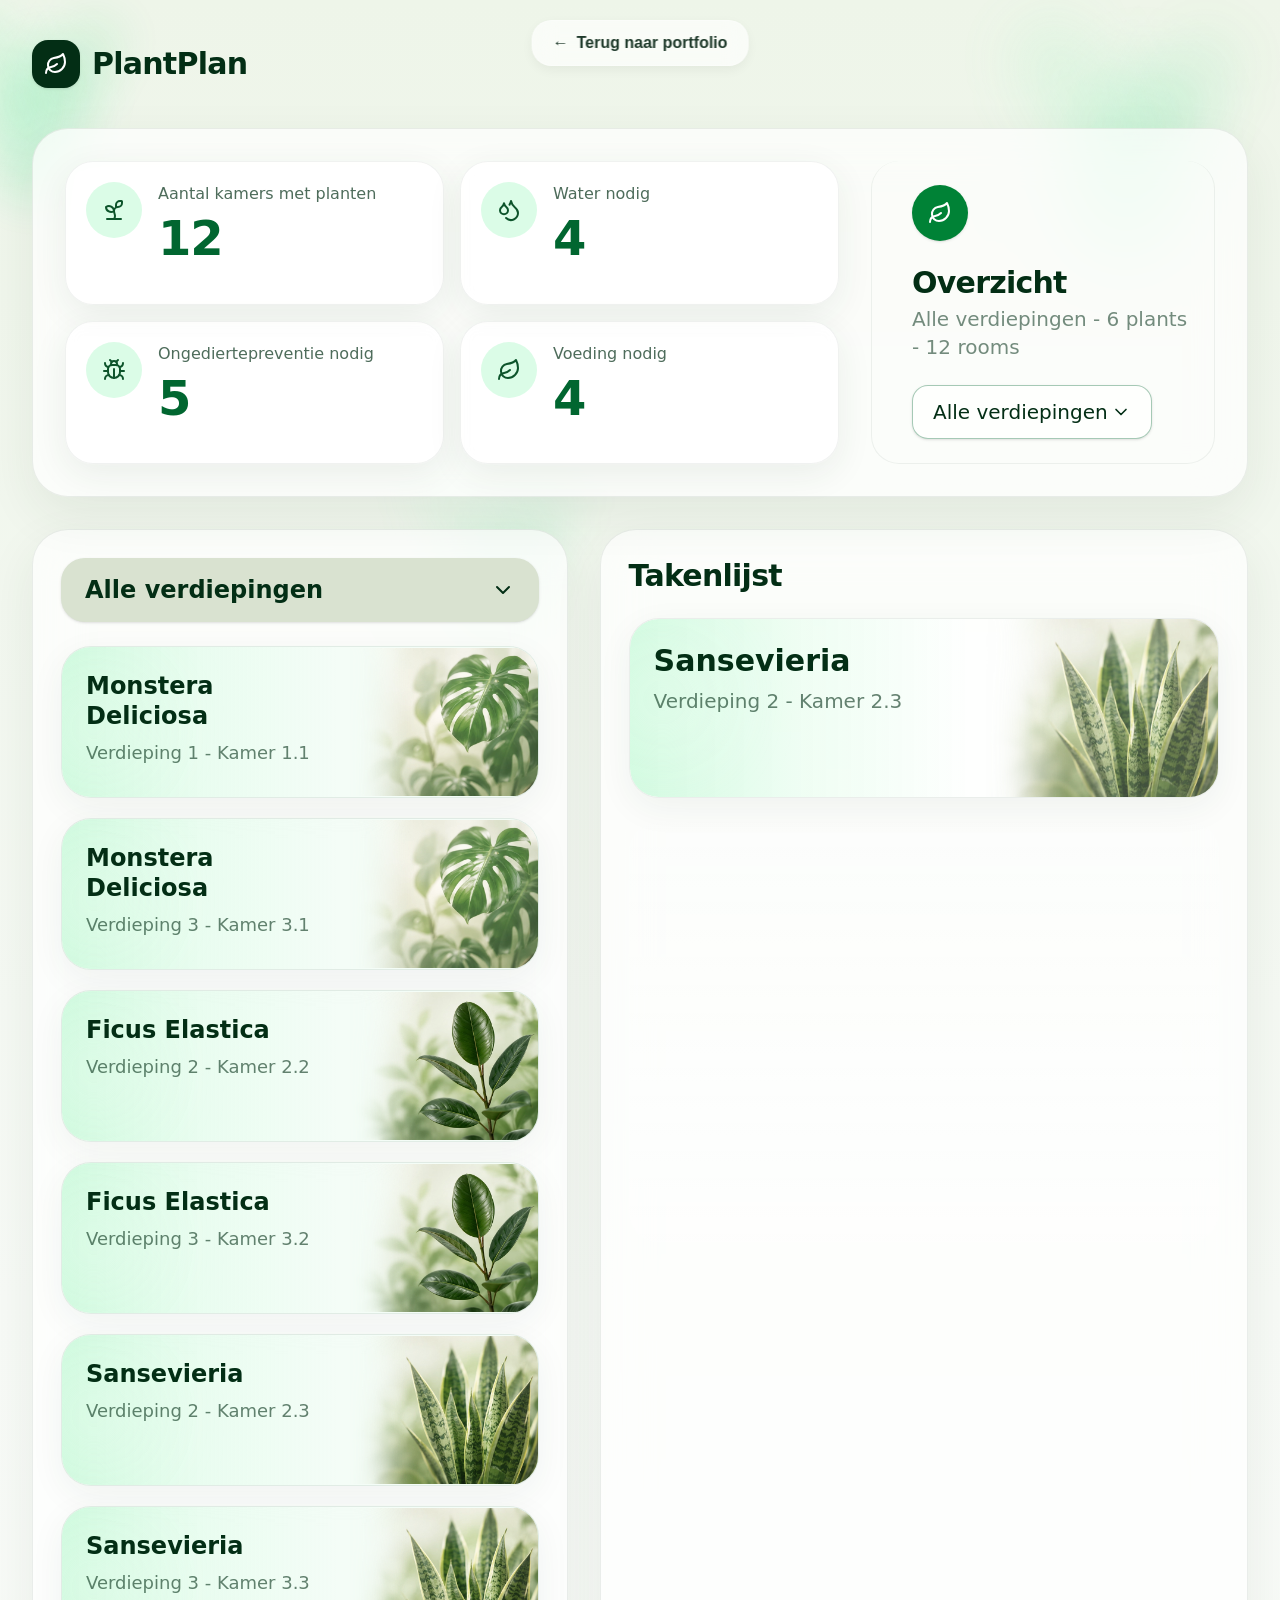
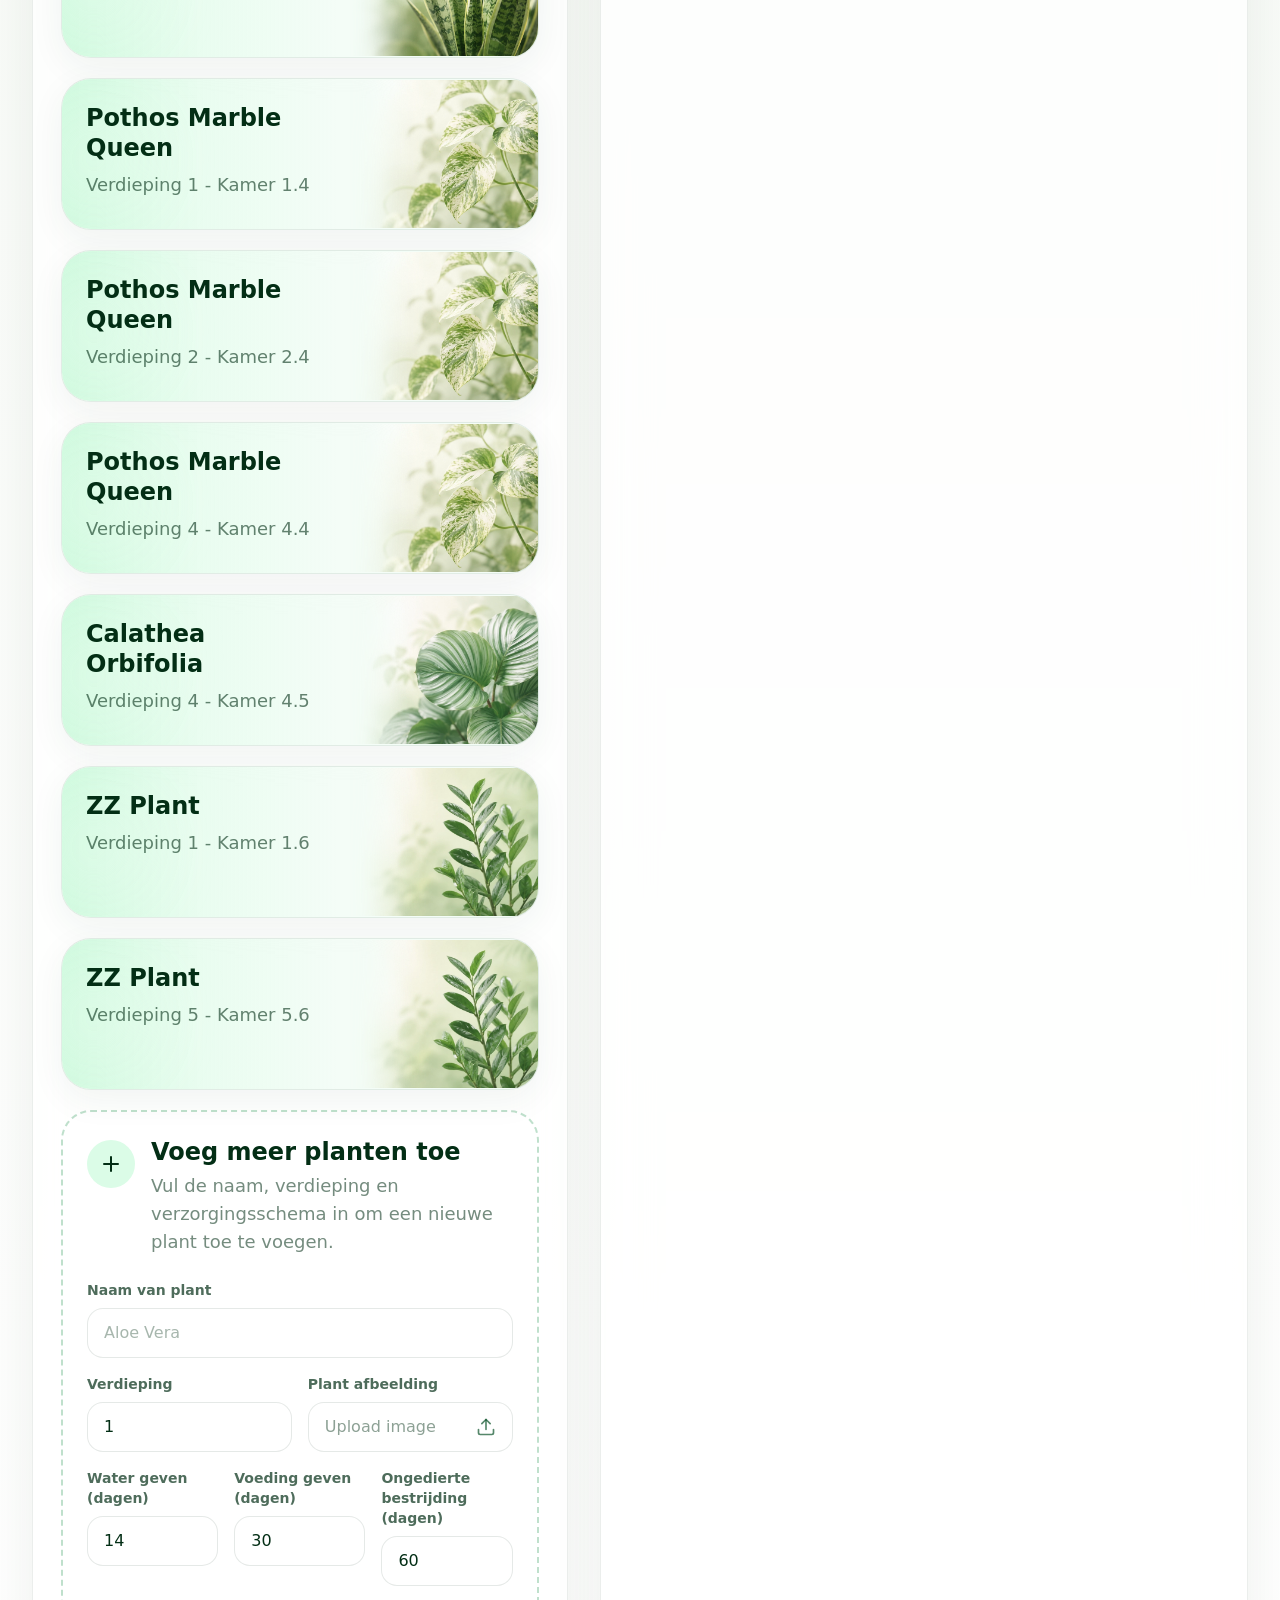
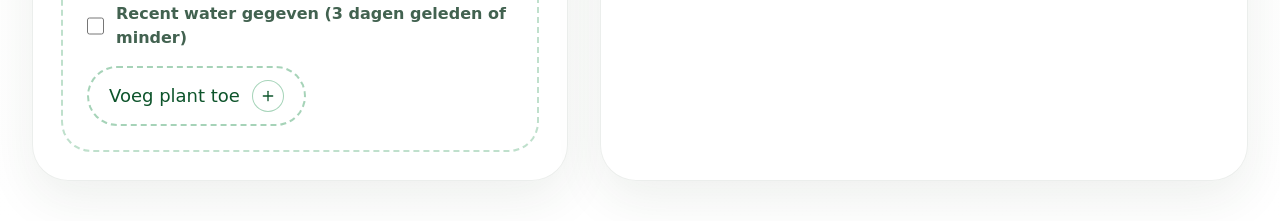
==== commit 5e63ee54: "added some small changes, text and UX" ====
--- a/cases/plantplan/index.html
+++ b/cases/plantplan/index.html
@@ -1,21 +1,17 @@
 <!DOCTYPE html>
-<html lang="nl">
+<html lang="en">
 <head>
   <meta charset="UTF-8" />
   <meta name="viewport" content="width=device-width, initial-scale=1.0" />
   <link rel="icon" type="image/svg+xml" href="./favicon.svg" />
-  <title>Mijn plantenapp</title>
-  <script type="module" crossorigin src="./assets/index-C-dauAzv.js?v=2"></script>
+  <title>My Plant App</title>
+  <script type="module" crossorigin src="./assets/index-COsstlcv.js"></script>
   <link rel="stylesheet" crossorigin href="./assets/index-CRa0EfTt.css">
-  <link rel="stylesheet" href="../portfolio-return.css?v=3">
 </head>
 <body>
-  <nav class="portfolio-return" aria-label="Portfolio-navigatie">
-    <a class="portfolio-return__link" href="../../index.html">
-      <span class="portfolio-return__icon" aria-hidden="true">&larr;</span>
-      Terug naar portfolio
-    </a>
-  </nav>
+  <a href="../../index.html" style="position: fixed; top: 20px; left: 50%; transform: translateX(-50%); z-index: 9999; background-color: rgba(255, 255, 255, 0.65); backdrop-filter: blur(12px); -webkit-backdrop-filter: blur(12px); padding: 10px 20px; border-radius: 20px; border: 1px solid rgba(255, 255, 255, 0.3); text-decoration: none; color: #1e392a; font-weight: bold; display: inline-flex; align-items: center; gap: 8px; box-shadow: 0 4px 12px rgba(0, 0, 0, 0.05); font-family: sans-serif; white-space: nowrap;">
+  <span>←</span> Terug naar portfolio
+</a>
   <div id="root"></div>
 </body>
 </html>
